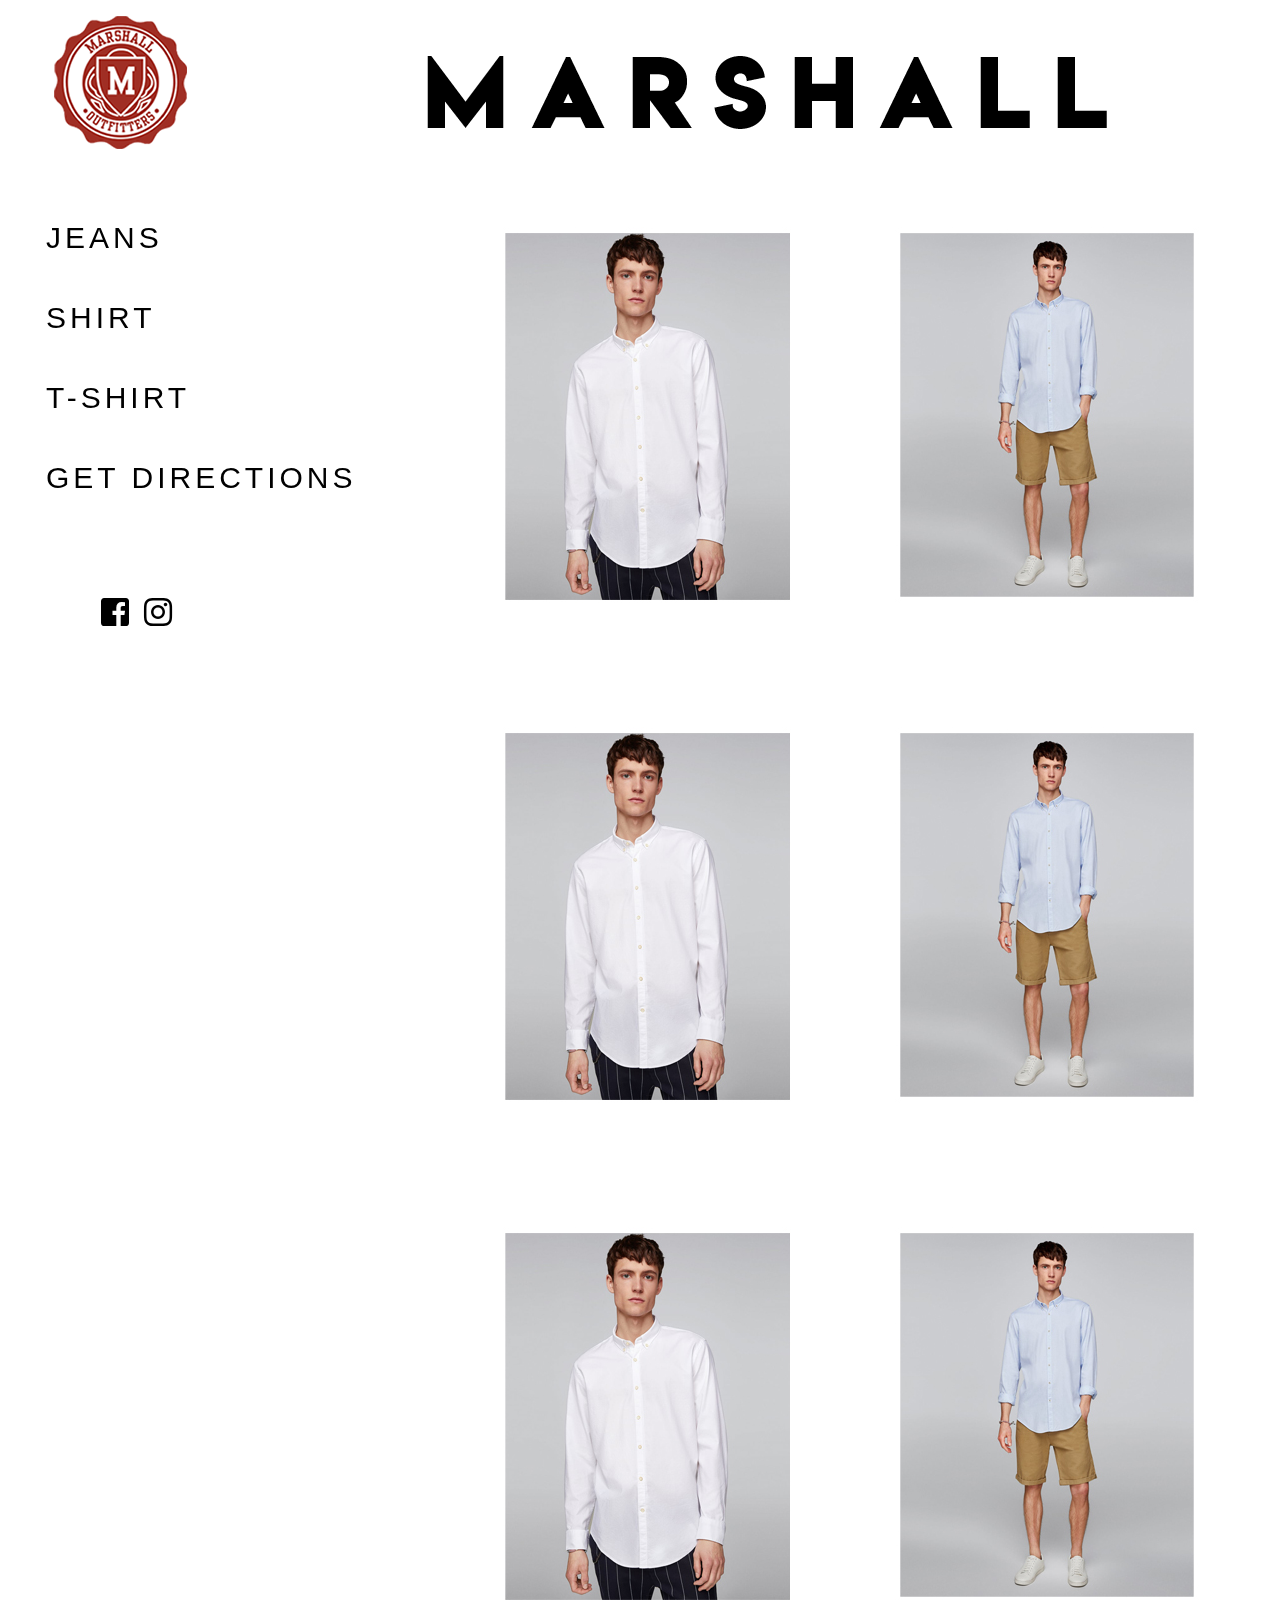
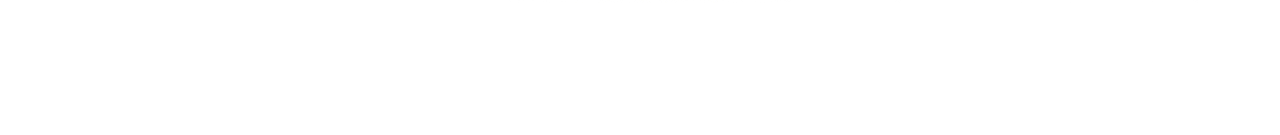
==== index.html @ 2dec1f3a "prod upload" ====
<!doctype html>
<html>
<head>
<meta charset="utf-8">
<title>products</title>
<link href="style.css" rel="stylesheet" type="text/css">
<link href="web-fonts-with-css/css/fontawesome-all.min.css" rel="stylesheet">
</head>
<body>
<div id="container">
  <div id="home">
    <div id="marshall"><img src="marshall_word.png" width="819" height="170" alt=""/></div>
    <div id="line1">
      <div id="pic1">
        <object id="EdgeID" type="text/html" width="420" height="520" data-dw-widget="Edge" data="pic1/Assets/pic1.html">
        </object>
      </div>
      <div id="pic2">
      	<object id="EdgeID2" type="text/html" width="420" height="520" data-dw-widget="Edge" data="pic2/Assets/pic2.html">
   	    </object>
      </div>
         <div id="pic1">
        <object id="EdgeID" type="text/html" width="420" height="520" data-dw-widget="Edge" data="pic1/Assets/pic1.html">
        </object>
      </div>
      <div id="pic2">
      	<object id="EdgeID2" type="text/html" width="420" height="520" data-dw-widget="Edge" data="pic2/Assets/pic2.html">
   	    </object>
      </div>
         <div id="pic1">
        <object id="EdgeID" type="text/html" width="420" height="520" data-dw-widget="Edge" data="pic1/Assets/pic1.html">
        </object>
      </div>
      <div id="pic2">
      	<object id="EdgeID2" type="text/html" width="420" height="520" data-dw-widget="Edge" data="pic2/Assets/pic2.html">
   	    </object>
      </div>
    </div>
  </div>
  <div id="nav">
    <div id="logo"><img src="logo.png" width="150" height="150" alt=""/></div>
    <div id="divs">
    	<a href="#"> jeans </a>
    	<a href="#"> shirt</a>
    	<a href="#"> t-shirt </a>
    	<a href="#"> get directions </a>
    </div>
    <div id="social">
    	 <a href="https://www.facebook.com/MarshallOutfitters/" id="face" target="_blank"><i class="fab fa-facebook-square"></i></a> 
         <a href="https://www.instagram.com/marshalloutfitters/" id="insta" target="_blank"><i class="fab fa-instagram"></i></a>
    </div>
  </div>
</div>
</body>
</html>
---- style.css ----
@charset "utf-8";
#container {
	width: 1350px;
	margin-top: 0px;
	margin-right: auto;
	margin-bottom: 0px;
	margin-left: auto;
	border-width: 0px;
	border-style: solid;
}
#nav {
	margin: 0px;
	float: left;
	width: 350px;
	border-width: 0px;
	border-style: solid;
	position: fixed;
}
#nav #divs a {
	display: block;
	margin-top: 46px;
	margin-left: 38px;
	color: #000000;
	font-family: Impact, Haettenschweiler, "Franklin Gothic Bold", "Arial Black", sans-serif;
	text-decoration: none;
	text-align: left;
	font-size: 30px;
	text-transform: uppercase;
	letter-spacing: 4px;
}

#logo {
	float: left;
	height: 200px;
	width: 200px;
	border-width: 0px;
	border-style: solid;
	margin-left: 38px;
	margin-right: 204px;
}

#social {
	float: left;
	height: 100px;
	width: 350px;
	border-width: 0px;
	border-style: solid;
	margin-top: -68px;
	margin-left: -16px;
}
#home {
	margin: 0px;
	float: right;
	width: 1000px;
	border-width: 0px;
	border-style: solid;
}
#marshall {
	margin: 0px;
	float: right;
	height: 170px;
	width: 1000px;
	border-width: 0px;
	border-style: solid;
}
#line1 {
	float: right;
	width: 1000px;
	border-width: 0px;
	border-style: solid;
	margin-top: 33px;
}
#pic1 {
	float: right;
	height: 500px;
	width: 400px;
	border-width: 0px;
	border-style: solid;
	margin-right: 111px;
}
#pic2 {
	margin: 0px;
	float: right;
	height: 500px;
	width: 400px;
	border-width: 0px;
	border-style: solid;
}
#divs {
	float: left;
	height: 486px;
	width: 350px;
	border-width: 0px;
	border-style: solid;
	margin-top: -33px;
}
#social .fab.fa-instagram {
	color: #000000;
	font-size: xx-large;
}
#social #face .fab.fa-facebook-square {
	color: #000000;
	font-size: xx-large;
	margin-left: 109px;
	margin-top: 3px;
	margin-bottom: 31px;
	margin-right: 11px;
	
}
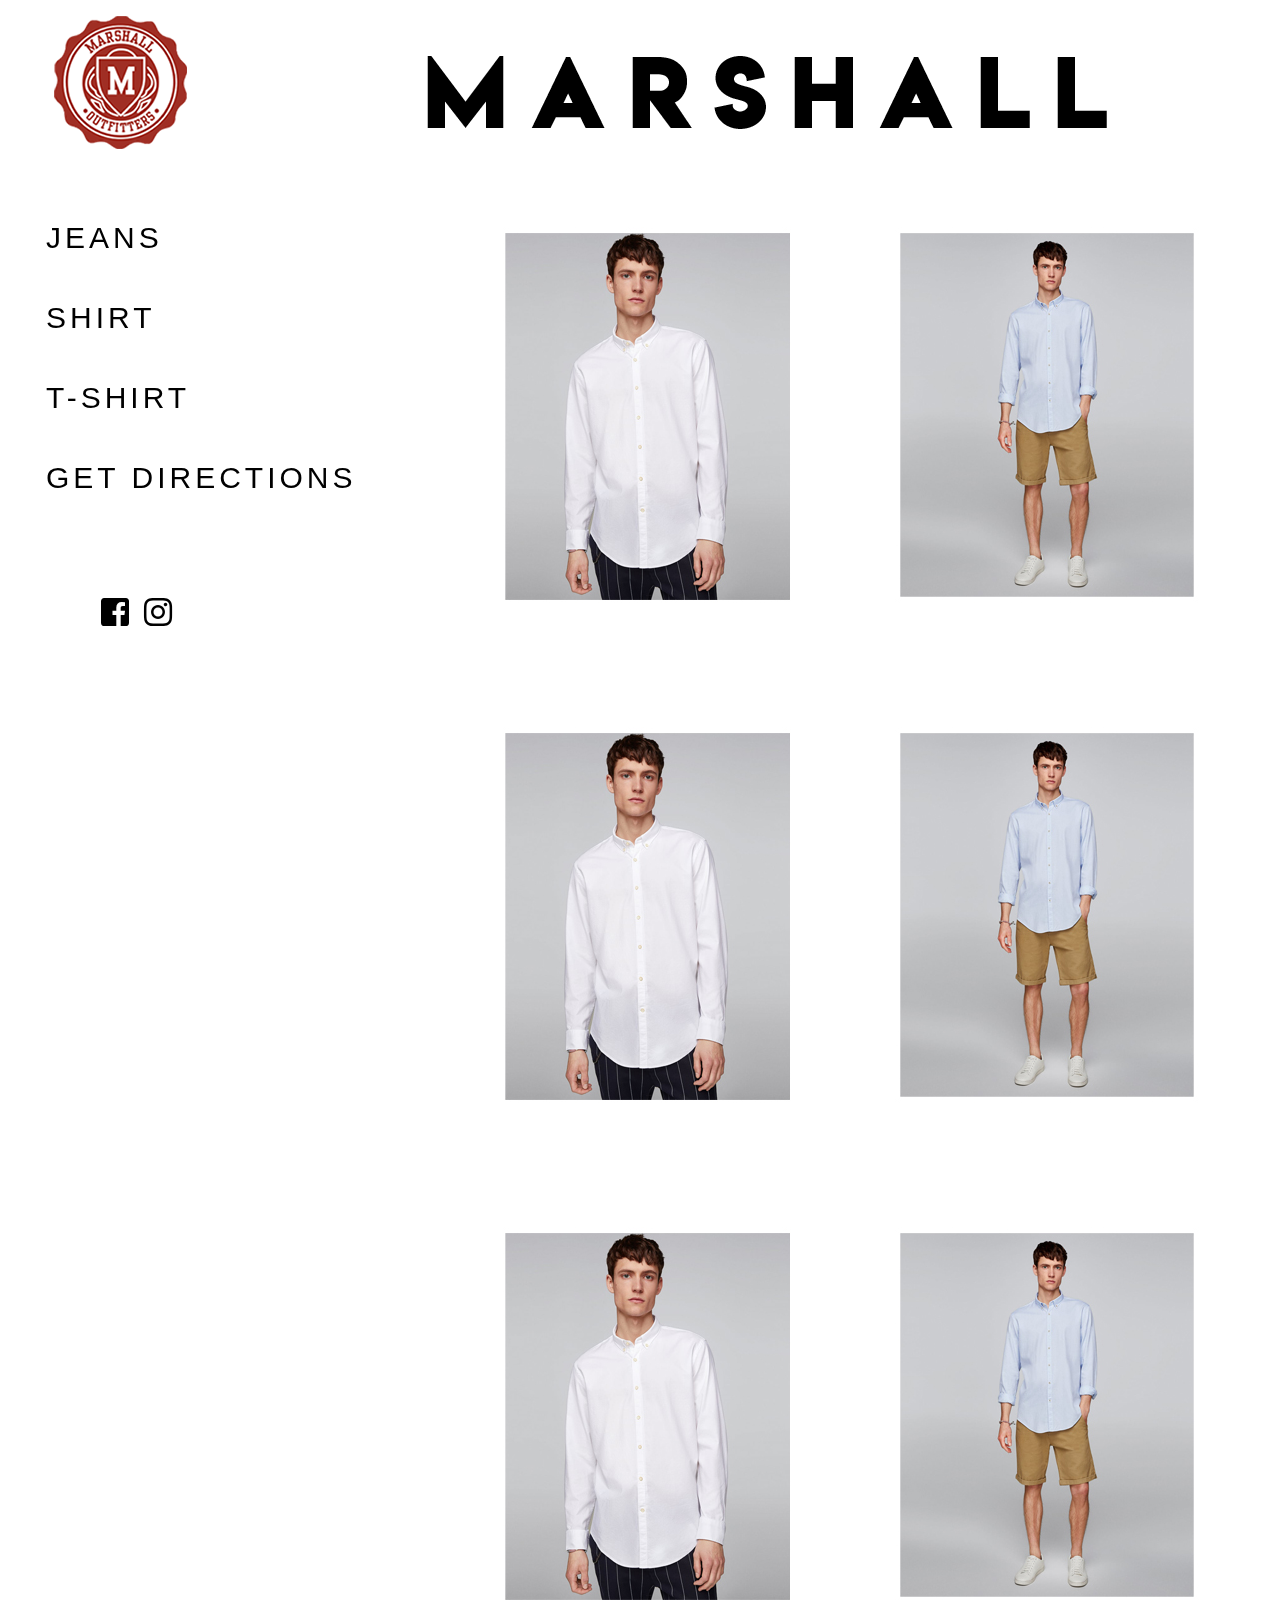
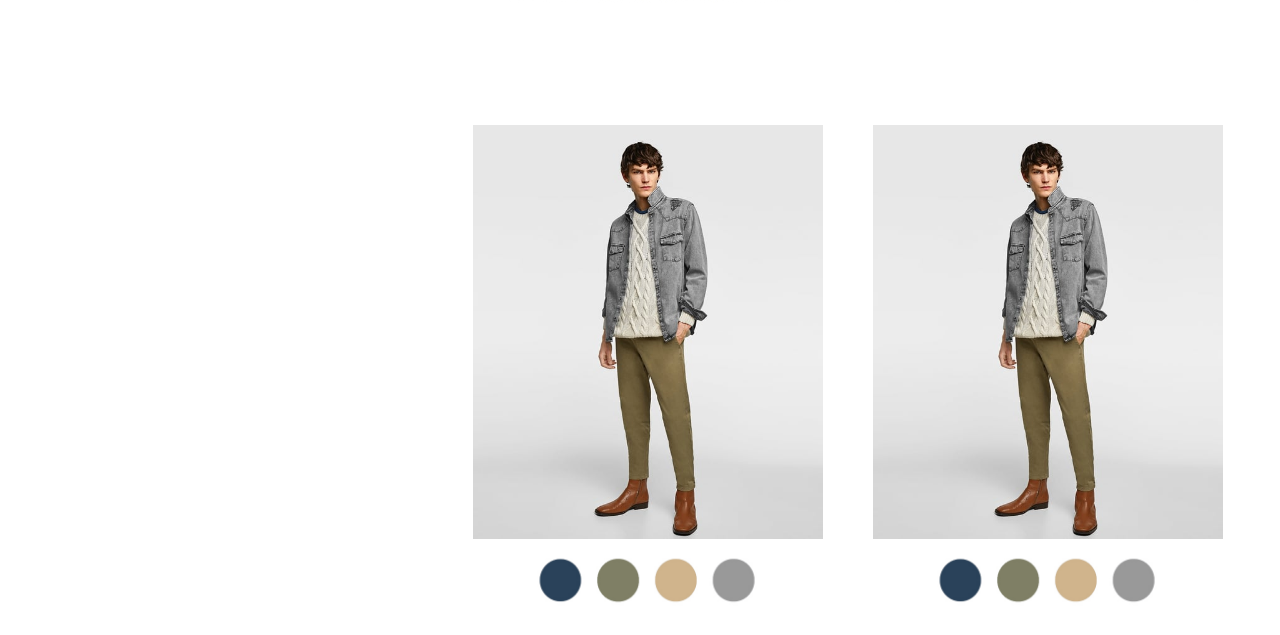
==== commit 3a21763d: "animation" ====
--- a/index.html
+++ b/index.html
@@ -5,6 +5,8 @@
 <title>products</title>
 <link href="style.css" rel="stylesheet" type="text/css">
 <link href="web-fonts-with-css/css/fontawesome-all.min.css" rel="stylesheet">
+<link rel="shortcut icon" type="image/png" href="icon.ico">
+
 </head>
 <body>
 <div id="container">
@@ -35,15 +37,23 @@
       	<object id="EdgeID2" type="text/html" width="420" height="520" data-dw-widget="Edge" data="pic2/Assets/pic2.html">
    	    </object>
       </div>
+      <div id="color1">
+      	<object id="EdgeID3" type="text/html" width="420" height="520" data-dw-widget="Edge" data="Untitled-1/Assets/Untitled-1.html">
+   	    </object>
+      </div>
+      <div id="color2">
+      	<object id="EdgeID4" type="text/html" width="420" height="520" data-dw-widget="Edge" data="Untitled-1/Assets/Untitled-1.html">
+   	    </object>
+      </div>
     </div>
   </div>
   <div id="nav">
     <div id="logo"><img src="logo.png" width="150" height="150" alt=""/></div>
     <div id="divs">
-    	<a href="#"> jeans </a>
-    	<a href="#"> shirt</a>
-    	<a href="#"> t-shirt </a>
-    	<a href="#"> get directions </a>
+    	<a href="https://ahmedfawzii.github.io/jeans.github.io/"> jeans </a>
+    	<a href="https://ahmedfawzii.github.io/shirt.github.io/"> shirt</a>
+    	<a href="https://ahmedfawzii.github.io/t-shirt.github.io/"> t-shirt </a>
+    	<a href="https://ahmedfawzii.github.io/map.github.io/"> get directions </a>
     </div>
     <div id="social">
     	 <a href="https://www.facebook.com/MarshallOutfitters/" id="face" target="_blank"><i class="fab fa-facebook-square"></i></a> 
--- a/style.css
+++ b/style.css
@@ -107,3 +107,23 @@
 	margin-right: 11px;
 	
 }
+
+#color1 {
+	float: right;
+	height: 500px;
+	width: 400px;
+	border-width: 0px;
+	border-style: solid;
+	margin-right: 111px;
+}
+
+#color2 {
+	margin: 0px;
+	float: right;
+	height: 500px;
+	width: 400px;
+	border-width: 0px;
+	border-style: solid;
+} 
+
+
